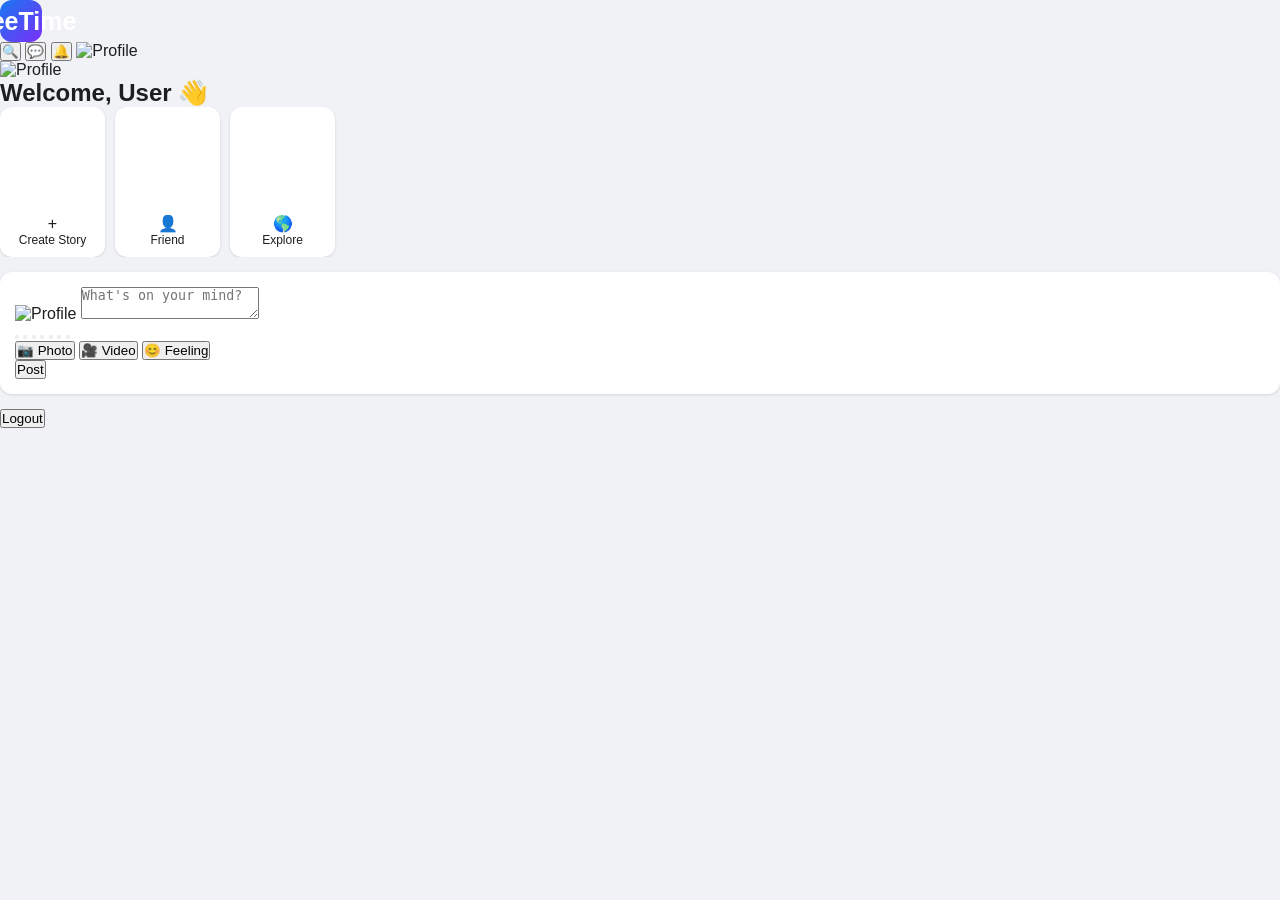
==== home.html @ ecb701c0 "Update home.html with new header and main layout Refactor header and main sections for improved stru" ====
<!DOCTYPE html>
<html lang="en">

<head>
    <meta charset="UTF-8">
    <meta name="viewport" content="width=device-width, initial-scale=1.0">

    <title>Home • FreeTime</title>

    <link rel="stylesheet" href="./home.css">
</head>

<body>

    <!-- HEADER -->
    <header class="top-header">

        <div class="logo">
            FreeTime
        </div>

        <div class="header-actions">

            <button>🔍</button>
            <button>💬</button>
            <button>🔔</button>

            <img
                id="headerAvatar"
                class="header-avatar"
                src=""
                alt="Profile"
            >

        </div>

    </header>


    <!-- MAIN -->
    <main class="main-container">

        <!-- WELCOME -->
        <section class="welcome-card">

            <img
                id="welcomeAvatar"
                class="welcome-avatar"
                src=""
                alt="Profile"
            >

            <div>

                <h2>
                    Welcome, <span id="userName">User</span> 👋
                </h2>

                <p id="userEmail"></p>

            </div>

        </section>


        <!-- STORIES -->
        <section class="stories">

            <div class="story">
                <div class="story-circle">+</div>
                <span>Create Story</span>
            </div>

            <div class="story">
                <div class="story-circle">👤</div>
                <span>Friend</span>
            </div>

            <div class="story">
                <div class="story-circle">🌎</div>
                <span>Explore</span>
            </div>

        </section>


        <!-- CREATE POST -->
        <section class="create-post">

            <div class="create-post-top">

                <img
                    id="createAvatar"
                    class="create-avatar"
                    src=""
                    alt="Profile"
                >

                <textarea
                    id="postText"
                    placeholder="What's on your mind?"
                ></textarea>

            </div>


            <!-- BACKGROUND SELECTOR -->

            <div
                id="backgroundSelector"
                class="background-selector"
            >

                <button
                    class="bg-option bg-1 active"
                    data-background="bg-1"
                    title="Blue"
                ></button>

                <button
                    class="bg-option bg-2"
                    data-background="bg-2"
                    title="Purple"
                ></button>

                <button
                    class="bg-option bg-3"
                    data-background="bg-3"
                    title="Sunset"
                ></button>

                <button
                    class="bg-option bg-4"
                    data-background="bg-4"
                    title="Green"
                ></button>

                <button
                    class="bg-option bg-5"
                    data-background="bg-5"
                    title="Pink"
                ></button>

                <button
                    class="bg-option bg-6"
                    data-background="bg-6"
                    title="Ocean"
                ></button>

                <button
                    class="bg-option bg-7"
                    data-background="bg-7"
                    title="Dark"
                ></button>

            </div>


            <div class="post-options">

                <button type="button">
                    📷 Photo
                </button>

                <button type="button">
                    🎥 Video
                </button>

                <button type="button">
                    😊 Feeling
                </button>

            </div>


            <button
                id="publishPostBtn"
                class="publish-btn"
            >
                Post
            </button>

            <p id="postStatus"></p>

        </section>


        <!-- POSTS -->
        <section id="postsContainer"></section>


        <!-- LOGOUT -->
        <button
            class="logout-btn"
            onclick="logoutUser()"
        >
            Logout
        </button>

    </main>


    <!-- MOBILE NAV -->

    <nav class="mobile-nav">

        <button>🏠</button>
        <button>👥</button>
        <button>➕</button>
        <button>🔔</button>
        <button>☰</button>

    </nav>


    <script
        type="module"
        src="./home.js"
    ></script>

</body>

                    </html>
---- home.css ----
* {
    margin: 0;
    padding: 0;
    box-sizing: border-box;
}

body {
    font-family: Arial, Helvetica, sans-serif;
    background: #f0f2f5;
    color: #1c1e21;
}


/* NAVBAR */

.navbar {
    height: 64px;
    background: white;

    display: flex;
    align-items: center;

    padding: 0 20px;

    position: sticky;
    top: 0;
    z-index: 100;

    box-shadow: 0 1px 4px rgba(0,0,0,.12);
}

.nav-left {
    display: flex;
    align-items: center;
    gap: 10px;
}

.logo {
    width: 42px;
    height: 42px;

    border-radius: 12px;

    display: flex;
    align-items: center;
    justify-content: center;

    background: linear-gradient(135deg,#1877f2,#7b2ff7);

    color: white;

    font-size: 25px;
    font-weight: 800;

    text-decoration: none;
}

.brand-name {
    font-size: 22px;
    font-weight: 800;

    color: #1877f2;

    text-decoration: none;
}


/* SEARCH */

.search-box {
    margin-left: 25px;

    width: 260px;

    background: #f0f2f5;

    border-radius: 22px;

    display: flex;
    align-items: center;

    padding: 0 14px;
}

.search-box input {
    border: none;
    outline: none;

    background: transparent;

    padding: 11px;

    width: 100%;
}


/* CENTER NAV */

.nav-center {
    display: flex;

    margin: auto;

    height: 100%;
}

.nav-item {
    min-width: 100px;

    display: flex;
    flex-direction: column;

    align-items: center;
    justify-content: center;

    gap: 2px;

    color: #65676b;

    text-decoration: none;

    font-size: 20px;

    border-bottom: 3px solid transparent;
}

.nav-item span {
    font-size: 11px;
}

.nav-item.active {
    color: #1877f2;

    border-bottom-color: #1877f2;
}


/* RIGHT NAV */

.nav-right {
    display: flex;
    align-items: center;
    gap: 8px;
}

.nav-icon,
.profile-button {
    border: none;

    width: 42px;
    height: 42px;

    border-radius: 50%;

    background: #f0f2f5;

    cursor: pointer;

    font-size: 18px;
}

.profile-avatar,
.avatar,
.large-avatar,
.story-avatar,
.contact-avatar {
    display: flex;

    align-items: center;
    justify-content: center;

    border-radius: 50%;

    background: #dbeafe;

    color: #1877f2;

    font-weight: 700;
}

.profile-avatar {
    width: 100%;
    height: 100%;
}


/* LAYOUT */

.layout {
    max-width: 1400px;

    margin: auto;

    display: grid;

    grid-template-columns: 240px minmax(400px, 680px) 280px;

    gap: 25px;

    padding: 25px 20px;
}


/* SIDEBAR */

.sidebar {
    position: sticky;
    top: 90px;

    height: fit-content;
}

.user-card {
    display: flex;
    align-items: center;

    gap: 12px;

    margin-bottom: 18px;
}

.large-avatar {
    width: 48px;
    height: 48px;
}

.user-card small {
    display: block;

    color: #65676b;

    margin-top: 3px;
}

.side-link {
    display: flex;
    align-items: center;

    gap: 15px;

    padding: 13px;

    border-radius: 10px;

    color: #333;

    text-decoration: none;

    font-weight: 600;
}

.side-link:hover {
    background: #e4e6eb;
}


/* STORIES */

.stories {
    display: flex;

    gap: 10px;

    overflow-x: auto;

    margin-bottom: 15px;
}

.story {
    min-width: 105px;
    height: 150px;

    background: white;

    border-radius: 12px;

    display: flex;
    flex-direction: column;

    justify-content: flex-end;

    align-items: center;

    padding: 10px;

    box-shadow: 0 1px 3px rgba(0,0,0,.12);
}

.story-avatar {
    width: 55px;
    height: 55px;

    margin-bottom: auto;
}

.story span,
.story strong {
    font-size: 12px;
}

.create-story {
    justify-content: center;
}

.story-plus {
    width: 45px;
    height: 45px;

    border-radius: 50%;

    background: #1877f2;

    color: white;

    display: flex;
    justify-content: center;
    align-items: center;

    font-size: 28px;

    margin-bottom: 10px;
}


/* CREATE POST */

.create-post,
.post,
.ad-box {
    background: white;

    border-radius: 12px;

    margin-bottom: 15px;

    box-shadow: 0 1px 3px rgba(0,0,0,.12);
}

.create-post {
    padding: 15px;
}

.create-top {
    display: flex;
    align-items: center;

    gap: 10px;
}

.avatar {
    width: 42px;
    height: 42px;

    flex-shrink: 0;
}

.post-input {
    flex: 1;

    border: none;

    background: #f0f2f5;

    border-radius: 22px;

    padding: 12px 18px;

    text-align: left;

    color: #65676b;

    cursor: pointer;
}

.post-actions {
    display: flex;

    margin-top: 12px;

    border-top: 1px solid #eee;

    padding-top: 10px;
}

.post-actions button {
    flex: 1;

    border: none;

    background: transparent;

    padding: 10px;

    cursor: pointer;

    font-weight: 600;
}


/* POST */

.post {
    padding: 15px;
}

.post-header {
    display: flex;
    align-items: center;
}

.post-user {
    margin-left: 10px;
}

.post-user span {
    color: #1877f2;

    font-size: 12px;

    margin-left: 5px;
}

.post-user small {
    display: block;

    color: #65676b;

    margin-top: 3px;
}

.more {
    margin-left: auto;

    border: none;

    background: transparent;

    font-size: 25px;

    cursor: pointer;
}

.post-content {
    padding: 20px 5px;

    line-height: 1.5;
}

.post-stats {
    display: flex;
    justify-content: space-between;

    color: #65676b;

    font-size: 13px;

    padding-bottom: 10px;
}

.post-buttons {
    display: flex;

    border-top: 1px solid #eee;
    border-bottom: 1px solid #eee;
}

.post-buttons button {
    flex: 1;

    border: none;

    background: transparent;

    padding: 12px;

    cursor: pointer;

    font-weight: 600;

    color: #65676b;
}

.post-buttons button:hover,
.post-actions button:hover {
    background: #f0f2f5;
}

.comment-box {
    display: flex;

    align-items: center;

    gap: 8px;

    margin-top: 12px;
}

.avatar.small {
    width: 34px;
    height: 34px;
}

.comment-box input {
    flex: 1;

    border: none;

    background: #f0f2f5;

    padding: 10px 15px;

    border-radius: 20px;

    outline: none;
}


/* ADS */

.ad-box {
    padding: 20px;

    text-align: center;

    color: #777;
}

.ad-box div {
    height: 100px;

    display: flex;

    align-items: center;
    justify-content: center;

    background: #f5f5f5;

    margin-top: 10px;
}


/* RIGHT */

.section-title {
    font-weight: 700;

    margin-bottom: 15px;
}

.sponsored {
    display: flex;

    gap: 10px;

    margin-bottom: 30px;
}

.ad-image {
    width: 75px;
    height: 75px;

    background: #e5e7eb;

    display: flex;
    align-items: center;
    justify-content: center;

    border-radius: 8px;
}

.sponsored p {
    font-size: 12px;

    color: #65676b;

    margin-top: 5px;
}

.contacts-title {
    border-top: 1px solid #ddd;

    padding-top: 20px;
}

.contact {
    display: flex;
    align-items: center;

    gap: 10px;

    padding: 8px;
}

.contact-avatar {
    width: 38px;
    height: 38px;
}


/* MOBILE NAV */

.mobile-nav {
    display: none;
}


/* MODAL */

.modal {
    display: none;

    position: fixed;

    inset: 0;

    background: rgba(0,0,0,.55);

    z-index: 1000;

    align-items: center;
    justify-content: center;

    padding: 20px;
}

.modal.show {
    display: flex;
}

.modal-box {
    background: white;

    width: 100%;
    max-width: 500px;

    border-radius: 15px;

    padding: 20px;
}

.modal-header {
    display: flex;

    justify-content: space-between;

    border-bottom: 1px solid #eee;

    padding-bottom: 15px;
}

.modal-header button {
    border: none;

    background: #eee;

    width: 35px;
    height: 35px;

    border-radius: 50%;

    font-size: 22px;

    cursor: pointer;
}

.modal textarea {
    width: 100%;

    min-height: 150px;

    border: none;

    outline: none;

    resize: none;

    padding: 20px 0;

    font-size: 18px;
}

.upload-options {
    display: flex;

    gap: 8px;
}

.upload-options button {
    flex: 1;

    border: none;

    padding: 12px;

    border-radius: 8px;

    background: #f0f2f5;

    cursor: pointer;
}

.publish {
    width: 100%;

    margin-top: 15px;

    padding: 13px;

    border: none;

    border-radius: 8px;

    background: #1877f2;

    color: white;

    font-size: 16px;

    font-weight: 700;
}


/* RESPONSIVE */

@media (max-width: 1000px) {

    .layout {
        grid-template-columns: 180px minmax(400px, 1fr);
    }

    .right-sidebar {
        display: none;
    }

    .search-box {
        width: 180px;
    }
}


@media (max-width: 700px) {

    .navbar {
        padding: 0 10px;
    }

    .brand-name {
        display: none;
    }

    .search-box {
        flex: 1;

        margin: 0 10px;

        width: auto;
    }

    .nav-center {
        display: none;
    }

    .nav-right .nav-icon {
        display: none;
    }

    .layout {
        display: block;

        padding: 10px;
    }

    .left-sidebar {
        display: none;
    }

    .feed {
        width: 100%;
    }

    .mobile-nav {
        position: fixed;

        bottom: 0;
        left: 0;
        right: 0;

        height: 62px;

        background: white;

        display: flex;

        justify-content: space-around;

        align-items: center;

        z-index: 500;

        box-shadow: 0 -2px 10px rgba(0,0,0,.1);
    }

    .mobile-nav a {
        text-decoration: none;

        color: #555;

        display: flex;
        flex-direction: column;

        align-items: center;

        font-size: 12px;
    }

    .mobile-nav a:first-child {
        color: #1877f2;
    }

    body {
        padding-bottom: 65px;
    }
  }
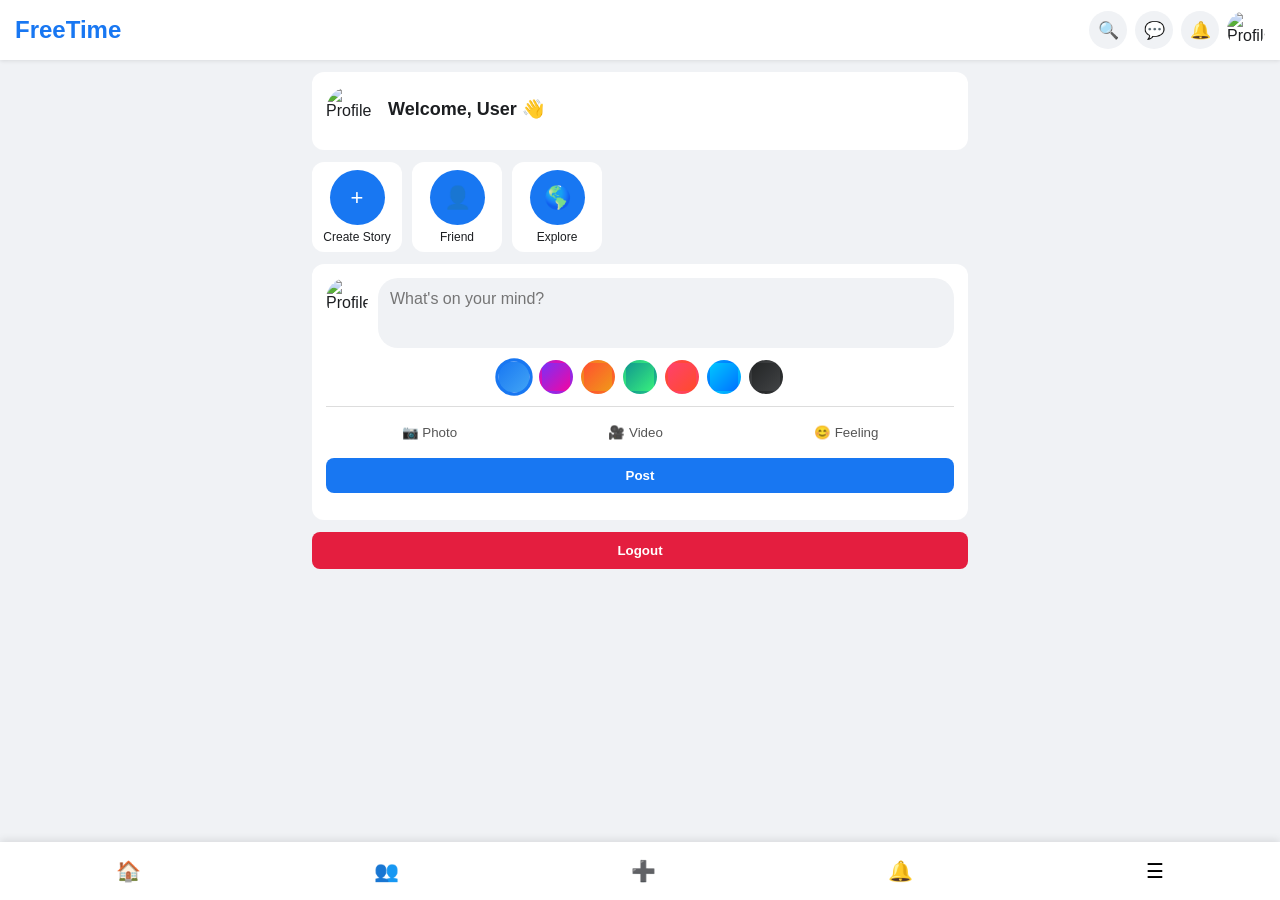
==== commit b6adca6a: "Add script tag for post.js in home.html" ====
--- a/home.html
+++ b/home.html
@@ -9,7 +9,7 @@
 
     <link rel="stylesheet" href="./home.css">
 </head>
-
+<script type="module" src="post.js"></script>
 <body>
 
     <!-- HEADER -->
--- a/home.css
+++ b/home.css
@@ -1,823 +1,576 @@
 * {
+    box-sizing: border-box;
+}
+
+body {
     margin: 0;
-    padding: 0;
-    box-sizing: border-box;
-}
-
-body {
-    font-family: Arial, Helvetica, sans-serif;
+    font-family: Arial, sans-serif;
     background: #f0f2f5;
     color: #1c1e21;
 }
 
 
-/* NAVBAR */
-
-.navbar {
-    height: 64px;
-    background: white;
-
-    display: flex;
-    align-items: center;
-
-    padding: 0 20px;
-
+/* =========================
+   HEADER
+========================= */
+
+.top-header {
+    height: 60px;
+    background: white;
+    display: flex;
+    align-items: center;
+    justify-content: space-between;
+    padding: 0 15px;
     position: sticky;
     top: 0;
     z-index: 100;
-
-    box-shadow: 0 1px 4px rgba(0,0,0,.12);
-}
-
-.nav-left {
-    display: flex;
-    align-items: center;
+    box-shadow: 0 1px 4px rgba(0,0,0,0.1);
+}
+
+.logo {
+    font-size: 24px;
+    font-weight: bold;
+    color: #1877f2;
+}
+
+.header-actions {
+    display: flex;
+    align-items: center;
+    gap: 8px;
+}
+
+.header-actions button {
+    border: none;
+    background: #f0f2f5;
+    width: 38px;
+    height: 38px;
+    border-radius: 50%;
+    font-size: 17px;
+    cursor: pointer;
+}
+
+.header-avatar {
+    width: 38px;
+    height: 38px;
+    border-radius: 50%;
+    object-fit: cover;
+}
+
+
+/* =========================
+   MAIN
+========================= */
+
+.main-container {
+    width: 100%;
+    max-width: 680px;
+    margin: auto;
+    padding: 12px;
+    padding-bottom: 80px;
+}
+
+
+/* =========================
+   WELCOME
+========================= */
+
+.welcome-card {
+    background: white;
+    border-radius: 12px;
+    padding: 14px;
+    display: flex;
+    align-items: center;
+    gap: 12px;
+    margin-bottom: 12px;
+}
+
+.welcome-avatar {
+    width: 50px;
+    height: 50px;
+    border-radius: 50%;
+    object-fit: cover;
+}
+
+.welcome-card h2 {
+    font-size: 18px;
+    margin: 0 0 4px;
+}
+
+.welcome-card p {
+    margin: 0;
+    font-size: 13px;
+    color: #65676b;
+}
+
+
+/* =========================
+   STORIES
+========================= */
+
+.stories {
+    display: flex;
     gap: 10px;
-}
-
-.logo {
+    overflow-x: auto;
+    margin-bottom: 12px;
+}
+
+.story {
+    min-width: 90px;
+    background: white;
+    border-radius: 12px;
+    padding: 8px;
+    text-align: center;
+}
+
+.story-circle {
+    width: 55px;
+    height: 55px;
+    margin: auto;
+    border-radius: 50%;
+    background: #1877f2;
+    color: white;
+    display: flex;
+    justify-content: center;
+    align-items: center;
+    font-size: 22px;
+}
+
+.story span {
+    font-size: 12px;
+    display: block;
+    margin-top: 5px;
+}
+
+
+/* =========================
+   CREATE POST
+========================= */
+
+.create-post {
+    background: white;
+    border-radius: 12px;
+    padding: 14px;
+    margin-bottom: 12px;
+}
+
+.create-post-top {
+    display: flex;
+    gap: 10px;
+}
+
+.create-avatar {
     width: 42px;
     height: 42px;
-
+    border-radius: 50%;
+    object-fit: cover;
+}
+
+#postText {
+    width: 100%;
+    min-height: 70px;
+    border: none;
+    outline: none;
+    resize: none;
+    font-size: 16px;
+    font-family: inherit;
+    background: #f0f2f5;
+    border-radius: 20px;
+    padding: 12px;
+}
+
+
+/* =========================
+   BACKGROUND SELECTOR
+========================= */
+
+.background-selector {
+    display: flex;
+    gap: 8px;
+    padding: 12px 0;
+    justify-content: center;
+}
+
+.bg-option {
+    width: 34px;
+    height: 34px;
+    border-radius: 50%;
+    border: 3px solid transparent;
+    cursor: pointer;
+    padding: 0;
+}
+
+.bg-option.active {
+    border-color: #1877f2;
+    transform: scale(1.1);
+}
+
+
+/* 7 BACKGROUNDS */
+
+.bg-1 {
+    background: linear-gradient(
+        135deg,
+        #1877f2,
+        #42a5f5
+    );
+}
+
+.bg-2 {
+    background: linear-gradient(
+        135deg,
+        #7b2ff7,
+        #f107a3
+    );
+}
+
+.bg-3 {
+    background: linear-gradient(
+        135deg,
+        #ff512f,
+        #f09819
+    );
+}
+
+.bg-4 {
+    background: linear-gradient(
+        135deg,
+        #11998e,
+        #38ef7d
+    );
+}
+
+.bg-5 {
+    background: linear-gradient(
+        135deg,
+        #ff416c,
+        #ff4b2b
+    );
+}
+
+.bg-6 {
+    background: linear-gradient(
+        135deg,
+        #00c6ff,
+        #0072ff
+    );
+}
+
+.bg-7 {
+    background: linear-gradient(
+        135deg,
+        #232526,
+        #414345
+    );
+}
+
+
+/* =========================
+   POST OPTIONS
+========================= */
+
+.post-options {
+    display: flex;
+    justify-content: space-around;
+    border-top: 1px solid #ddd;
+    padding-top: 10px;
+}
+
+.post-options button {
+    border: none;
+    background: none;
+    padding: 8px;
+    cursor: pointer;
+    color: #555;
+}
+
+.publish-btn {
+    width: 100%;
+    border: none;
+    background: #1877f2;
+    color: white;
+    padding: 10px;
+    border-radius: 8px;
+    font-weight: bold;
+    margin-top: 10px;
+    cursor: pointer;
+}
+
+#postStatus {
+    text-align: center;
+    font-size: 13px;
+}
+
+
+/* =========================
+   POST CARD
+========================= */
+
+.post-card {
+    background: white;
     border-radius: 12px;
-
-    display: flex;
-    align-items: center;
-    justify-content: center;
-
-    background: linear-gradient(135deg,#1877f2,#7b2ff7);
-
-    color: white;
-
-    font-size: 25px;
-    font-weight: 800;
-
-    text-decoration: none;
-}
-
-.brand-name {
-    font-size: 22px;
-    font-weight: 800;
-
-    color: #1877f2;
-
-    text-decoration: none;
-}
-
-
-/* SEARCH */
-
-.search-box {
-    margin-left: 25px;
-
-    width: 260px;
-
-    background: #f0f2f5;
-
-    border-radius: 22px;
-
-    display: flex;
-    align-items: center;
-
-    padding: 0 14px;
-}
-
-.search-box input {
-    border: none;
-    outline: none;
-
-    background: transparent;
-
-    padding: 11px;
-
-    width: 100%;
-}
-
-
-/* CENTER NAV */
-
-.nav-center {
-    display: flex;
-
-    margin: auto;
-
-    height: 100%;
-}
-
-.nav-item {
-    min-width: 100px;
-
-    display: flex;
-    flex-direction: column;
-
-    align-items: center;
-    justify-content: center;
-
-    gap: 2px;
-
-    color: #65676b;
-
-    text-decoration: none;
-
-    font-size: 20px;
-
-    border-bottom: 3px solid transparent;
-}
-
-.nav-item span {
-    font-size: 11px;
-}
-
-.nav-item.active {
-    color: #1877f2;
-
-    border-bottom-color: #1877f2;
-}
-
-
-/* RIGHT NAV */
-
-.nav-right {
-    display: flex;
-    align-items: center;
-    gap: 8px;
-}
-
-.nav-icon,
-.profile-button {
-    border: none;
-
+    margin-bottom: 12px;
+    overflow: hidden;
+}
+
+.post-header {
+    display: flex;
+    align-items: center;
+    gap: 10px;
+    padding: 12px;
+}
+
+.post-avatar {
     width: 42px;
     height: 42px;
-
-    border-radius: 50%;
-
-    background: #f0f2f5;
-
-    cursor: pointer;
-
-    font-size: 18px;
-}
-
-.profile-avatar,
-.avatar,
-.large-avatar,
-.story-avatar,
-.contact-avatar {
-    display: flex;
-
+    border-radius: 50%;
+    object-fit: cover;
+}
+
+.post-header strong {
+    display: block;
+}
+
+.post-header small {
+    color: #65676b;
+    font-size: 11px;
+}
+
+.post-content {
+    padding: 0 14px 14px;
+}
+
+.post-content p {
+    margin: 0;
+    white-space: pre-wrap;
+    word-break: break-word;
+}
+
+
+/* TEXT POST WITH BACKGROUND */
+
+.post-content.text-background {
+    min-height: 260px;
+    padding: 35px 20px;
+
+    display: flex;
     align-items: center;
     justify-content: center;
 
-    border-radius: 50%;
-
-    background: #dbeafe;
-
-    color: #1877f2;
-
-    font-weight: 700;
-}
-
-.profile-avatar {
-    width: 100%;
-    height: 100%;
-}
-
-
-/* LAYOUT */
-
-.layout {
-    max-width: 1400px;
-
-    margin: auto;
-
-    display: grid;
-
-    grid-template-columns: 240px minmax(400px, 680px) 280px;
-
-    gap: 25px;
-
-    padding: 25px 20px;
-}
-
-
-/* SIDEBAR */
-
-.sidebar {
-    position: sticky;
-    top: 90px;
-
-    height: fit-content;
-}
-
-.user-card {
-    display: flex;
-    align-items: center;
-
-    gap: 12px;
-
-    margin-bottom: 18px;
-}
-
-.large-avatar {
-    width: 48px;
-    height: 48px;
-}
-
-.user-card small {
-    display: block;
-
+    text-align: center;
+
+    color: white;
+
+    font-size: 25px;
+    font-weight: bold;
+
+    line-height: 1.35;
+}
+
+.post-content.text-background p {
+    max-width: 95%;
+}
+
+
+/* =========================
+   POST STATS
+========================= */
+
+.post-stats {
+    display: flex;
+    justify-content: space-between;
+    padding: 8px 14px;
     color: #65676b;
-
-    margin-top: 3px;
-}
-
-.side-link {
-    display: flex;
-    align-items: center;
-
-    gap: 15px;
-
-    padding: 13px;
-
-    border-radius: 10px;
-
-    color: #333;
-
-    text-decoration: none;
-
-    font-weight: 600;
-}
-
-.side-link:hover {
-    background: #e4e6eb;
-}
-
-
-/* STORIES */
-
-.stories {
-    display: flex;
-
-    gap: 10px;
-
-    overflow-x: auto;
-
-    margin-bottom: 15px;
-}
-
-.story {
-    min-width: 105px;
-    height: 150px;
-
-    background: white;
-
-    border-radius: 12px;
-
-    display: flex;
-    flex-direction: column;
-
-    justify-content: flex-end;
-
-    align-items: center;
-
-    padding: 10px;
-
-    box-shadow: 0 1px 3px rgba(0,0,0,.12);
-}
-
-.story-avatar {
-    width: 55px;
-    height: 55px;
-
-    margin-bottom: auto;
-}
-
-.story span,
-.story strong {
-    font-size: 12px;
-}
-
-.create-story {
-    justify-content: center;
-}
-
-.story-plus {
-    width: 45px;
-    height: 45px;
-
-    border-radius: 50%;
-
-    background: #1877f2;
-
-    color: white;
-
-    display: flex;
-    justify-content: center;
-    align-items: center;
-
-    font-size: 28px;
-
-    margin-bottom: 10px;
-}
-
-
-/* CREATE POST */
-
-.create-post,
-.post,
-.ad-box {
-    background: white;
-
-    border-radius: 12px;
-
-    margin-bottom: 15px;
-
-    box-shadow: 0 1px 3px rgba(0,0,0,.12);
-}
-
-.create-post {
-    padding: 15px;
-}
-
-.create-top {
-    display: flex;
-    align-items: center;
-
-    gap: 10px;
-}
-
-.avatar {
-    width: 42px;
-    height: 42px;
-
-    flex-shrink: 0;
-}
-
-.post-input {
-    flex: 1;
-
-    border: none;
-
-    background: #f0f2f5;
-
-    border-radius: 22px;
-
-    padding: 12px 18px;
-
-    text-align: left;
-
-    color: #65676b;
-
-    cursor: pointer;
-}
+    font-size: 13px;
+}
+
+
+/* =========================
+   POST ACTIONS
+========================= */
 
 .post-actions {
     display: flex;
-
-    margin-top: 12px;
-
-    border-top: 1px solid #eee;
-
-    padding-top: 10px;
+    border-top: 1px solid #ddd;
+    border-bottom: 1px solid #ddd;
 }
 
 .post-actions button {
     flex: 1;
-
-    border: none;
-
-    background: transparent;
-
-    padding: 10px;
-
-    cursor: pointer;
-
+    border: none;
+    background: white;
+    padding: 11px 4px;
+    cursor: pointer;
     font-weight: 600;
-}
-
-
-/* POST */
-
-.post {
-    padding: 15px;
-}
-
-.post-header {
-    display: flex;
-    align-items: center;
-}
-
-.post-user {
-    margin-left: 10px;
-}
-
-.post-user span {
-    color: #1877f2;
-
-    font-size: 12px;
-
-    margin-left: 5px;
-}
-
-.post-user small {
-    display: block;
-
-    color: #65676b;
-
-    margin-top: 3px;
-}
-
-.more {
-    margin-left: auto;
-
-    border: none;
-
-    background: transparent;
-
-    font-size: 25px;
-
-    cursor: pointer;
-}
-
-.post-content {
-    padding: 20px 5px;
-
-    line-height: 1.5;
-}
-
-.post-stats {
-    display: flex;
-    justify-content: space-between;
-
-    color: #65676b;
-
-    font-size: 13px;
-
-    padding-bottom: 10px;
-}
-
-.post-buttons {
-    display: flex;
-
-    border-top: 1px solid #eee;
-    border-bottom: 1px solid #eee;
-}
-
-.post-buttons button {
-    flex: 1;
-
-    border: none;
-
-    background: transparent;
-
-    padding: 12px;
-
-    cursor: pointer;
-
-    font-weight: 600;
-
-    color: #65676b;
-}
-
-.post-buttons button:hover,
+    color: #555;
+}
+
 .post-actions button:hover {
     background: #f0f2f5;
 }
 
+
+/* =========================
+   COMMENTS
+========================= */
+
+.comments-area {
+    padding: 10px;
+}
+
+.comment-item {
+    background: #f0f2f5;
+    border-radius: 12px;
+    padding: 9px;
+    margin-bottom: 8px;
+}
+
+.comment-content strong {
+    font-size: 13px;
+}
+
+.comment-content p {
+    margin: 4px 0;
+    font-size: 14px;
+}
+
+.comment-content small {
+    color: #777;
+    font-size: 10px;
+}
+
+.comment-actions {
+    display: flex;
+    gap: 8px;
+}
+
+.comment-actions button {
+    border: none;
+    background: none;
+    font-size: 12px;
+    cursor: pointer;
+}
+
 .comment-box {
     display: flex;
-
-    align-items: center;
-
-    gap: 8px;
-
-    margin-top: 12px;
-}
-
-.avatar.small {
-    width: 34px;
-    height: 34px;
+    gap: 6px;
+    margin-top: 10px;
 }
 
 .comment-box input {
     flex: 1;
-
-    border: none;
-
+    border: none;
     background: #f0f2f5;
-
-    padding: 10px 15px;
-
     border-radius: 20px;
-
+    padding: 10px;
     outline: none;
 }
 
-
-/* ADS */
-
-.ad-box {
-    padding: 20px;
-
-    text-align: center;
-
-    color: #777;
-}
-
-.ad-box div {
-    height: 100px;
-
-    display: flex;
-
-    align-items: center;
-    justify-content: center;
-
-    background: #f5f5f5;
-
-    margin-top: 10px;
-}
-
-
-/* RIGHT */
-
-.section-title {
-    font-weight: 700;
-
-    margin-bottom: 15px;
-}
-
-.sponsored {
-    display: flex;
-
-    gap: 10px;
-
-    margin-bottom: 30px;
-}
-
-.ad-image {
-    width: 75px;
-    height: 75px;
-
-    background: #e5e7eb;
-
-    display: flex;
-    align-items: center;
-    justify-content: center;
-
+.comment-box button {
+    border: none;
+    background: #1877f2;
+    color: white;
+    border-radius: 20px;
+    padding: 8px 14px;
+}
+
+.reply-box {
+    display: flex;
+    gap: 6px;
+    margin: 8px 0 8px 20px;
+}
+
+.reply-box input {
+    flex: 1;
+    border: none;
+    background: white;
+    border-radius: 20px;
+    padding: 8px;
+    outline: none;
+}
+
+.reply-box button {
+    border: none;
+    background: #1877f2;
+    color: white;
+    border-radius: 20px;
+    padding: 6px 12px;
+}
+
+.replies-list {
+    margin-left: 20px;
+}
+
+.reply-item {
+    background: white;
+    border-radius: 10px;
+    padding: 8px;
+    margin-top: 6px;
+}
+
+.reply-item p {
+    margin: 3px 0;
+    font-size: 13px;
+}
+
+
+/* =========================
+   LOGOUT
+========================= */
+
+.logout-btn {
+    width: 100%;
+    border: none;
+    background: #e41e3f;
+    color: white;
+    padding: 11px;
     border-radius: 8px;
-}
-
-.sponsored p {
-    font-size: 12px;
-
-    color: #65676b;
-
-    margin-top: 5px;
-}
-
-.contacts-title {
-    border-top: 1px solid #ddd;
-
-    padding-top: 20px;
-}
-
-.contact {
-    display: flex;
-    align-items: center;
-
-    gap: 10px;
-
-    padding: 8px;
-}
-
-.contact-avatar {
-    width: 38px;
-    height: 38px;
-}
-
-
-/* MOBILE NAV */
+    font-weight: bold;
+    cursor: pointer;
+}
+
+
+/* =========================
+   MOBILE NAV
+========================= */
 
 .mobile-nav {
-    display: none;
-}
-
-
-/* MODAL */
-
-.modal {
-    display: none;
-
     position: fixed;
-
-    inset: 0;
-
-    background: rgba(0,0,0,.55);
-
-    z-index: 1000;
-
-    align-items: center;
-    justify-content: center;
-
-    padding: 20px;
-}
-
-.modal.show {
-    display: flex;
-}
-
-.modal-box {
-    background: white;
-
-    width: 100%;
-    max-width: 500px;
-
-    border-radius: 15px;
-
-    padding: 20px;
-}
-
-.modal-header {
-    display: flex;
-
-    justify-content: space-between;
-
-    border-bottom: 1px solid #eee;
-
-    padding-bottom: 15px;
-}
-
-.modal-header button {
-    border: none;
-
-    background: #eee;
-
-    width: 35px;
-    height: 35px;
-
-    border-radius: 50%;
-
-    font-size: 22px;
-
-    cursor: pointer;
-}
-
-.modal textarea {
-    width: 100%;
-
-    min-height: 150px;
-
-    border: none;
-
-    outline: none;
-
-    resize: none;
-
-    padding: 20px 0;
-
-    font-size: 18px;
-}
-
-.upload-options {
-    display: flex;
-
-    gap: 8px;
-}
-
-.upload-options button {
-    flex: 1;
-
-    border: none;
-
-    padding: 12px;
-
-    border-radius: 8px;
-
-    background: #f0f2f5;
-
-    cursor: pointer;
-}
-
-.publish {
-    width: 100%;
-
-    margin-top: 15px;
-
-    padding: 13px;
-
-    border: none;
-
-    border-radius: 8px;
-
-    background: #1877f2;
-
-    color: white;
-
-    font-size: 16px;
-
-    font-weight: 700;
-}
-
-
-/* RESPONSIVE */
-
-@media (max-width: 1000px) {
-
-    .layout {
-        grid-template-columns: 180px minmax(400px, 1fr);
+    bottom: 0;
+    left: 0;
+    right: 0;
+    height: 58px;
+    background: white;
+    display: flex;
+    justify-content: space-around;
+    align-items: center;
+    box-shadow: 0 -2px 8px rgba(0,0,0,0.1);
+    z-index: 100;
+}
+
+.mobile-nav button {
+    border: none;
+    background: none;
+    font-size: 20px;
+}
+
+
+/* =========================
+   MOBILE
+========================= */
+
+@media (max-width: 480px) {
+
+    .logo {
+        font-size: 21px;
     }
 
-    .right-sidebar {
-        display: none;
+    .main-container {
+        padding: 8px;
     }
 
-    .search-box {
-        width: 180px;
+    .post-content.text-background {
+        min-height: 230px;
+        font-size: 23px;
     }
-}
-
-
-@media (max-width: 700px) {
-
-    .navbar {
-        padding: 0 10px;
+
     }
-
-    .brand-name {
-        display: none;
-    }
-
-    .search-box {
-        flex: 1;
-
-        margin: 0 10px;
-
-        width: auto;
-    }
-
-    .nav-center {
-        display: none;
-    }
-
-    .nav-right .nav-icon {
-        display: none;
-    }
-
-    .layout {
-        display: block;
-
-        padding: 10px;
-    }
-
-    .left-sidebar {
-        display: none;
-    }
-
-    .feed {
-        width: 100%;
-    }
-
-    .mobile-nav {
-        position: fixed;
-
-        bottom: 0;
-        left: 0;
-        right: 0;
-
-        height: 62px;
-
-        background: white;
-
-        display: flex;
-
-        justify-content: space-around;
-
-        align-items: center;
-
-        z-index: 500;
-
-        box-shadow: 0 -2px 10px rgba(0,0,0,.1);
-    }
-
-    .mobile-nav a {
-        text-decoration: none;
-
-        color: #555;
-
-        display: flex;
-        flex-direction: column;
-
-        align-items: center;
-
-        font-size: 12px;
-    }
-
-    .mobile-nav a:first-child {
-        color: #1877f2;
-    }
-
-    body {
-        padding-bottom: 65px;
-    }
-  }
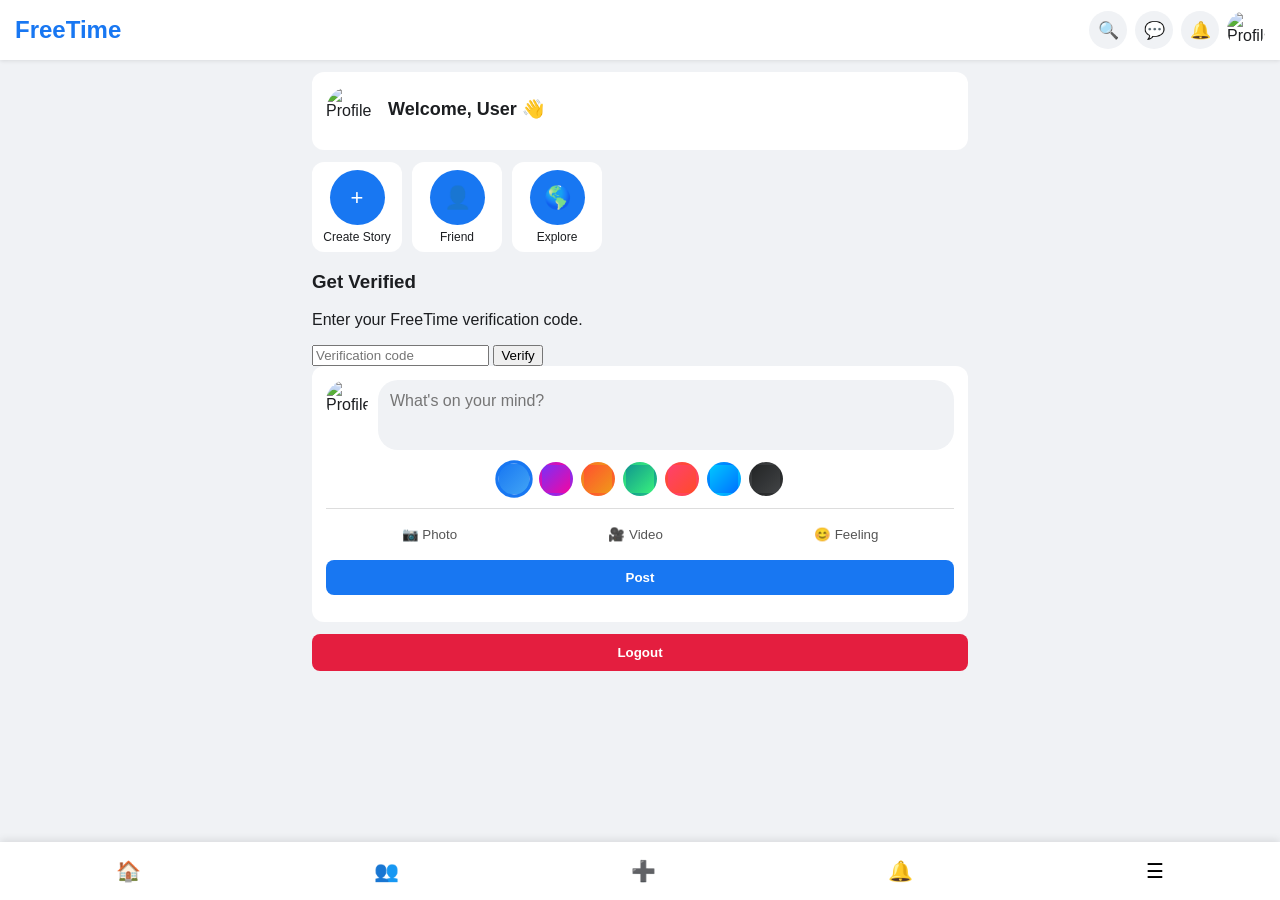
==== commit c2c87dcf: "Add FreeTime verification box to home.html Added a verification box for FreeTime account verificatio" ====
--- a/home.html
+++ b/home.html
@@ -8,8 +8,16 @@
     <title>Home • FreeTime</title>
 
     <link rel="stylesheet" href="./home.css">
+    <script type="module" src="post-connect.js"></script>
 </head>
 <script type="module" src="post.js"></script>
+    <script type="module" src="feed.js"></script>
+    <script type="module" src="post-system.js"></script>
+<script type="module" src="post-feed.js"></script>
+    <script
+    type="module"
+    src="verification.js"
+></script>
 <body>
 
     <!-- HEADER -->
@@ -85,6 +93,31 @@
 
 
         <!-- CREATE POST -->
+        <div class="verification-box">
+
+    <h3>Get Verified</h3>
+
+    <p>
+        Enter your FreeTime verification code.
+    </p>
+
+    <input
+        type="text"
+        id="verificationCode"
+        placeholder="Verification code"
+    >
+
+    <button
+        id="verifyAccountBtn"
+        type="button"
+    >
+        Verify
+    </button>
+
+</div>
+
+<div id="postsContainer"></div>
+        <div id="postsContainer"></div>
         <section class="create-post">
 
             <div class="create-post-top">
--- a/home.css
+++ b/home.css
@@ -574,3 +574,110 @@
     }
 
     }
+.freetime-post-card {
+    background: white;
+    border-radius: 16px;
+    padding: 16px;
+    margin: 16px auto;
+    max-width: 600px;
+    box-shadow: 0 3px 12px rgba(0, 0, 0, 0.08);
+    overflow: hidden;
+}
+
+.freetime-post-header {
+    display: flex;
+    align-items: center;
+    gap: 12px;
+}
+
+.freetime-avatar {
+    width: 42px;
+    height: 42px;
+    border-radius: 50%;
+    background: #1877f2;
+    color: white;
+    display: flex;
+    align-items: center;
+    justify-content: center;
+    font-weight: bold;
+}
+
+.freetime-post-header strong {
+    display: block;
+}
+
+.freetime-post-header small {
+    color: #777;
+    font-size: 12px;
+}
+
+.freetime-post-text {
+    padding: 20px 5px;
+    font-size: 17px;
+    line-height: 1.5;
+    min-height: 70px;
+}
+
+.freetime-post-actions {
+    display: flex;
+    justify-content: space-around;
+    border-top: 1px solid #eee;
+    padding-top: 10px;
+}
+
+.freetime-post-actions button {
+    border: none;
+    background: transparent;
+    cursor: pointer;
+    padding: 8px 12px;
+    font-size: 14px;
+}
+.freetime-like-count {
+    padding: 5px 5px 10px;
+    color: #65676b;
+    font-size: 14px;
+}
+
+.like-button.liked {
+    font-weight: bold;
+}
+.freetime-profile-photo {
+    width: 42px;
+    height: 42px;
+    border-radius: 50%;
+    object-fit: cover;
+}
+
+.freetime-avatar {
+    width: 42px;
+    height: 42px;
+    min-width: 42px;
+    border-radius: 50%;
+    background: #1877f2;
+    color: white;
+    display: flex;
+    align-items: center;
+    justify-content: center;
+    font-weight: bold;
+}
+.verified-badge {
+    display: inline-flex;
+    align-items: center;
+    justify-content: center;
+
+    width: 18px;
+    height: 18px;
+
+    margin-left: 5px;
+
+    border-radius: 50%;
+
+    background: #1877f2;
+
+    color: white;
+
+    font-size: 12px;
+    font-weight: bold;
+
+    vertical-align: middle;
+}
